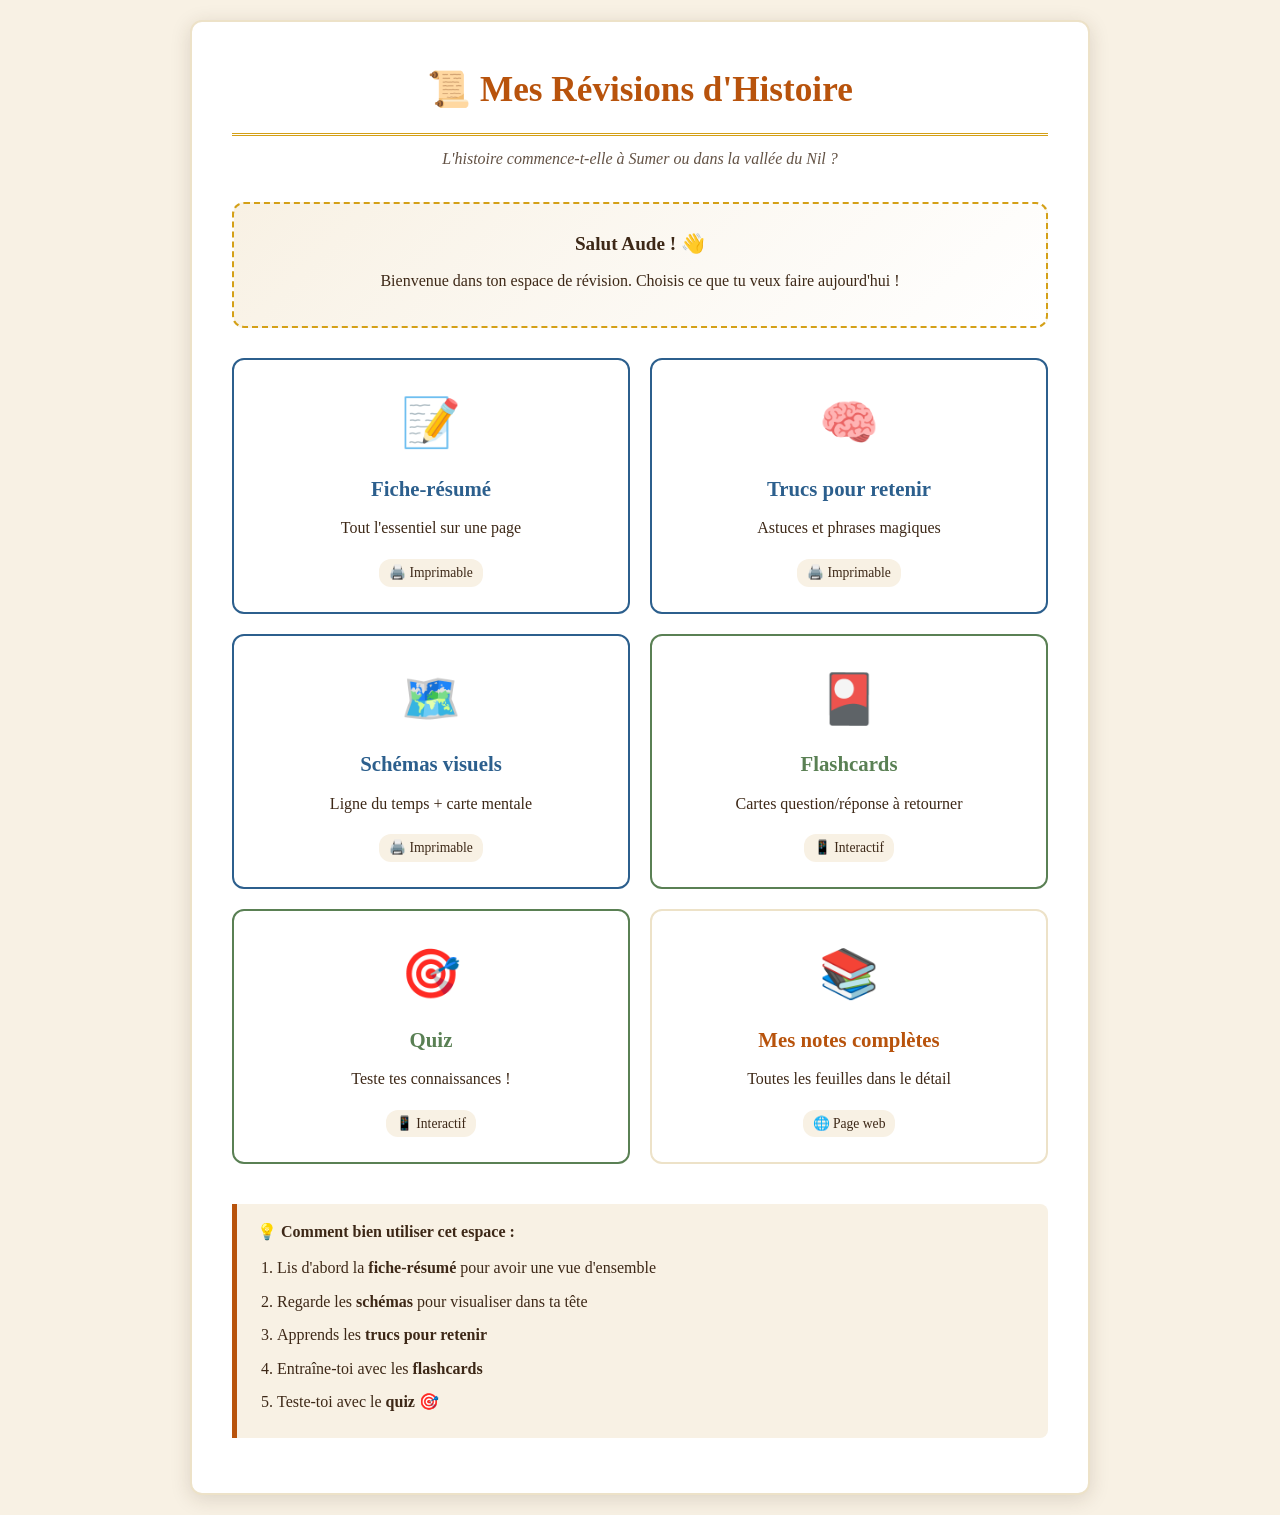
==== histoire-antiquite/index.html @ 369eab21 "Ajout du site de révision Histoire Antiquité Mini-site pour le bilan d'Aude sur l'écriture dans l'An" ====
<!DOCTYPE html>
<html lang="fr">
<head>
<meta charset="UTF-8">
<meta name="viewport" content="width=device-width, initial-scale=1.0">
<title>Révisions Histoire - Antiquité - Aude</title>
<link rel="stylesheet" href="style.css">
<style>
  .menu-grid {
    display: grid;
    grid-template-columns: repeat(auto-fit, minmax(260px, 1fr));
    gap: 20px;
    margin-top: 30px;
  }
  .menu-card {
    background: white;
    border: 2px solid var(--papyrus-fonce);
    border-radius: 12px;
    padding: 25px;
    text-align: center;
    text-decoration: none;
    color: var(--encre);
    transition: all 0.3s;
    display: block;
  }
  .menu-card:hover {
    transform: translateY(-5px);
    box-shadow: 0 8px 20px rgba(184, 83, 12, 0.2);
    border-color: var(--terre);
  }
  .menu-card .icone {
    font-size: 3em;
    display: block;
    margin-bottom: 10px;
  }
  .menu-card h3 {
    color: var(--terre);
    margin: 10px 0;
  }
  .menu-card.imprimable { border-color: var(--nil); }
  .menu-card.imprimable:hover { border-color: var(--nil); box-shadow: 0 8px 20px rgba(44, 95, 141, 0.2); }
  .menu-card.imprimable h3 { color: var(--nil); }

  .menu-card.interactif { border-color: var(--oasis); }
  .menu-card.interactif:hover { border-color: var(--oasis); box-shadow: 0 8px 20px rgba(90, 128, 84, 0.2); }
  .menu-card.interactif h3 { color: var(--oasis); }

  .badge {
    display: inline-block;
    background: var(--papyrus);
    color: var(--encre);
    padding: 3px 10px;
    border-radius: 12px;
    font-size: 0.85em;
    margin-top: 10px;
  }

  .salut {
    background: linear-gradient(135deg, var(--papyrus) 0%, white 100%);
    padding: 25px;
    border-radius: 12px;
    text-align: center;
    margin-bottom: 20px;
    border: 2px dashed var(--or);
  }
</style>
</head>
<body>
<div class="container">
  <h1>📜 Mes Révisions d'Histoire</h1>
  <p class="subtitle">L'histoire commence-t-elle à Sumer ou dans la vallée du Nil ?</p>

  <div class="salut">
    <p style="font-size: 1.2em;"><strong>Salut Aude ! 👋</strong></p>
    <p>Bienvenue dans ton espace de révision. Choisis ce que tu veux faire aujourd'hui !</p>
  </div>

  <div class="menu-grid">

    <a href="fiche_resume.html" class="menu-card imprimable">
      <span class="icone">📝</span>
      <h3>Fiche-résumé</h3>
      <p>Tout l'essentiel sur une page</p>
      <span class="badge">🖨️ Imprimable</span>
    </a>

    <a href="mnemo.html" class="menu-card imprimable">
      <span class="icone">🧠</span>
      <h3>Trucs pour retenir</h3>
      <p>Astuces et phrases magiques</p>
      <span class="badge">🖨️ Imprimable</span>
    </a>

    <a href="schemas.html" class="menu-card imprimable">
      <span class="icone">🗺️</span>
      <h3>Schémas visuels</h3>
      <p>Ligne du temps + carte mentale</p>
      <span class="badge">🖨️ Imprimable</span>
    </a>

    <a href="flashcards.html" class="menu-card interactif">
      <span class="icone">🎴</span>
      <h3>Flashcards</h3>
      <p>Cartes question/réponse à retourner</p>
      <span class="badge">📱 Interactif</span>
    </a>

    <a href="quiz.html" class="menu-card interactif">
      <span class="icone">🎯</span>
      <h3>Quiz</h3>
      <p>Teste tes connaissances !</p>
      <span class="badge">📱 Interactif</span>
    </a>

    <a href="notes.html" class="menu-card">
      <span class="icone">📚</span>
      <h3>Mes notes complètes</h3>
      <p>Toutes les feuilles dans le détail</p>
      <span class="badge">🌐 Page web</span>
    </a>

  </div>

  <div class="encadre" style="margin-top: 40px;">
    <strong>💡 Comment bien utiliser cet espace :</strong>
    <ol style="margin-left: 20px; margin-top: 10px;">
      <li>Lis d'abord la <strong>fiche-résumé</strong> pour avoir une vue d'ensemble</li>
      <li>Regarde les <strong>schémas</strong> pour visualiser dans ta tête</li>
      <li>Apprends les <strong>trucs pour retenir</strong></li>
      <li>Entraîne-toi avec les <strong>flashcards</strong></li>
      <li>Teste-toi avec le <strong>quiz</strong> 🎯</li>
    </ol>
  </div>

</div>
</body>
</html>
---- histoire-antiquite/style.css ----
/* ===== Style partagé - Révisions Histoire Antiquité ===== */

:root {
  --papyrus: #f8f1e4;
  --papyrus-fonce: #ede2c8;
  --terre: #b8530c;
  --terre-fonce: #8b3e08;
  --nil: #2c5f8d;
  --nil-clair: #4a8bc4;
  --oasis: #5a8054;
  --or: #d4a017;
  --encre: #3d2817;
  --rose-quartz: #d77a8d;
  --violet-antique: #6b4a8e;
}

* { box-sizing: border-box; margin: 0; padding: 0; }

body {
  font-family: 'Georgia', 'Times New Roman', serif;
  background: var(--papyrus);
  color: var(--encre);
  line-height: 1.6;
  padding: 20px;
  min-height: 100vh;
}

.container {
  max-width: 900px;
  margin: 0 auto;
  background: white;
  padding: 40px;
  border-radius: 12px;
  box-shadow: 0 4px 20px rgba(61, 40, 23, 0.15);
  border: 2px solid var(--papyrus-fonce);
}

h1 {
  color: var(--terre);
  font-size: 2.2em;
  text-align: center;
  margin-bottom: 10px;
  border-bottom: 3px double var(--or);
  padding-bottom: 15px;
}

h2 {
  color: var(--nil);
  font-size: 1.6em;
  margin-top: 30px;
  margin-bottom: 15px;
  border-left: 5px solid var(--or);
  padding-left: 12px;
}

h3 {
  color: var(--terre-fonce);
  font-size: 1.3em;
  margin-top: 20px;
  margin-bottom: 10px;
}

p, li { margin-bottom: 8px; }

.subtitle {
  text-align: center;
  font-style: italic;
  color: var(--encre);
  opacity: 0.8;
  margin-bottom: 30px;
}

.encadre {
  background: var(--papyrus);
  border-left: 5px solid var(--terre);
  padding: 15px 20px;
  margin: 15px 0;
  border-radius: 0 8px 8px 0;
}

.important {
  background: #fff3cd;
  border: 2px solid var(--or);
  padding: 15px;
  border-radius: 8px;
  margin: 15px 0;
}

.attention {
  background: #fde2e2;
  border: 2px solid #c0392b;
  padding: 15px;
  border-radius: 8px;
  margin: 15px 0;
}

table {
  width: 100%;
  border-collapse: collapse;
  margin: 20px 0;
  background: white;
}

th {
  background: var(--nil);
  color: white;
  padding: 10px;
  text-align: left;
  font-weight: bold;
}

td {
  padding: 10px;
  border-bottom: 1px solid var(--papyrus-fonce);
}

tr:nth-child(even) { background: var(--papyrus); }

.btn {
  display: inline-block;
  padding: 12px 24px;
  background: var(--terre);
  color: white;
  text-decoration: none;
  border-radius: 8px;
  font-weight: bold;
  transition: all 0.2s;
  border: none;
  cursor: pointer;
  font-size: 1em;
  font-family: inherit;
}

.btn:hover { background: var(--terre-fonce); transform: translateY(-2px); }
.btn-bleu { background: var(--nil); }
.btn-bleu:hover { background: #1f4366; }
.btn-vert { background: var(--oasis); }
.btn-vert:hover { background: #44623f; }

.emoji-grand { font-size: 1.5em; }

/* Impression : optimise pour A4 */
@media print {
  body { background: white; padding: 0; }
  .container { box-shadow: none; border: none; padding: 15px; }
  .no-print { display: none !important; }
  h1, h2, h3 { page-break-after: avoid; }
  table { page-break-inside: avoid; }
  .encadre, .important, .attention { page-break-inside: avoid; }
}

@page { margin: 1.5cm; }
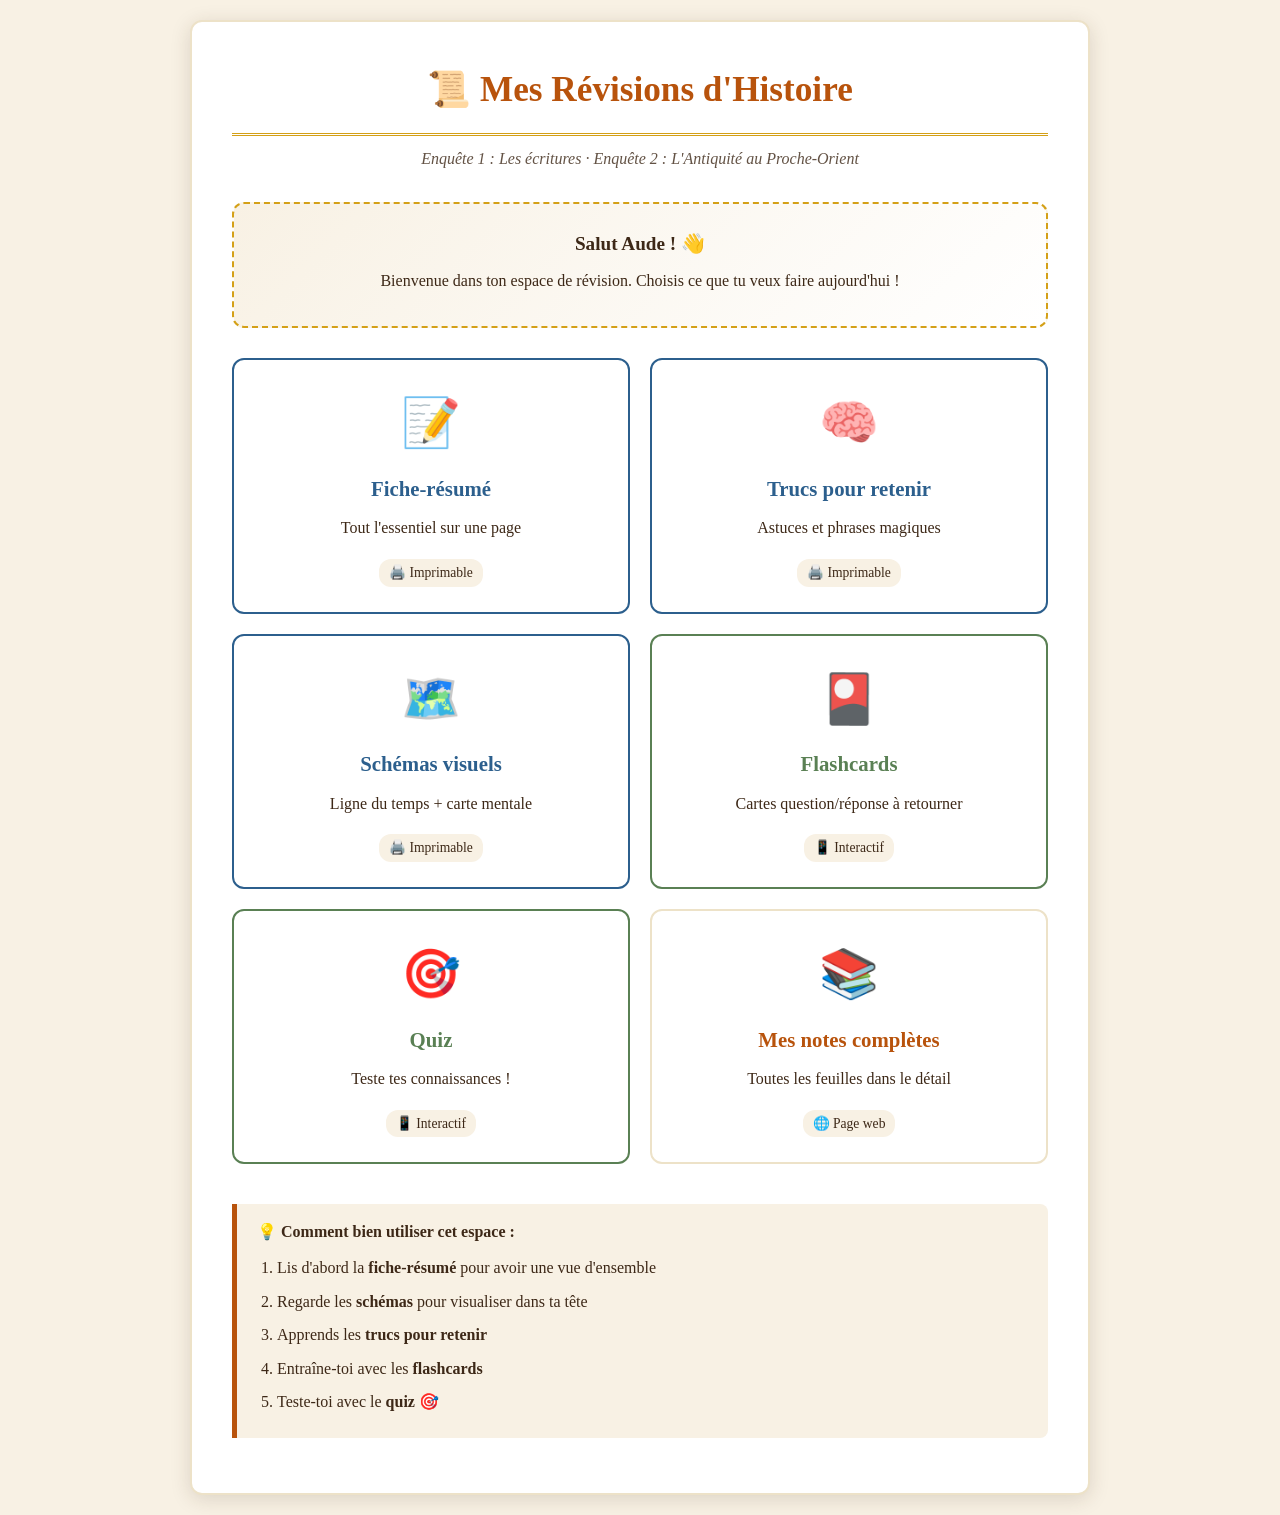
==== commit 7e0d352f: "Ajout Enquête 2 complète : villes, eau/Nil, société, croyances - Fiche-résumé : +4 sections (villes," ====
--- a/histoire-antiquite/index.html
+++ b/histoire-antiquite/index.html
@@ -68,7 +68,7 @@
 <body>
 <div class="container">
   <h1>📜 Mes Révisions d'Histoire</h1>
-  <p class="subtitle">L'histoire commence-t-elle à Sumer ou dans la vallée du Nil ?</p>
+  <p class="subtitle">Enquête 1 : Les écritures · Enquête 2 : L'Antiquité au Proche-Orient</p>
 
   <div class="salut">
     <p style="font-size: 1.2em;"><strong>Salut Aude ! 👋</strong></p>
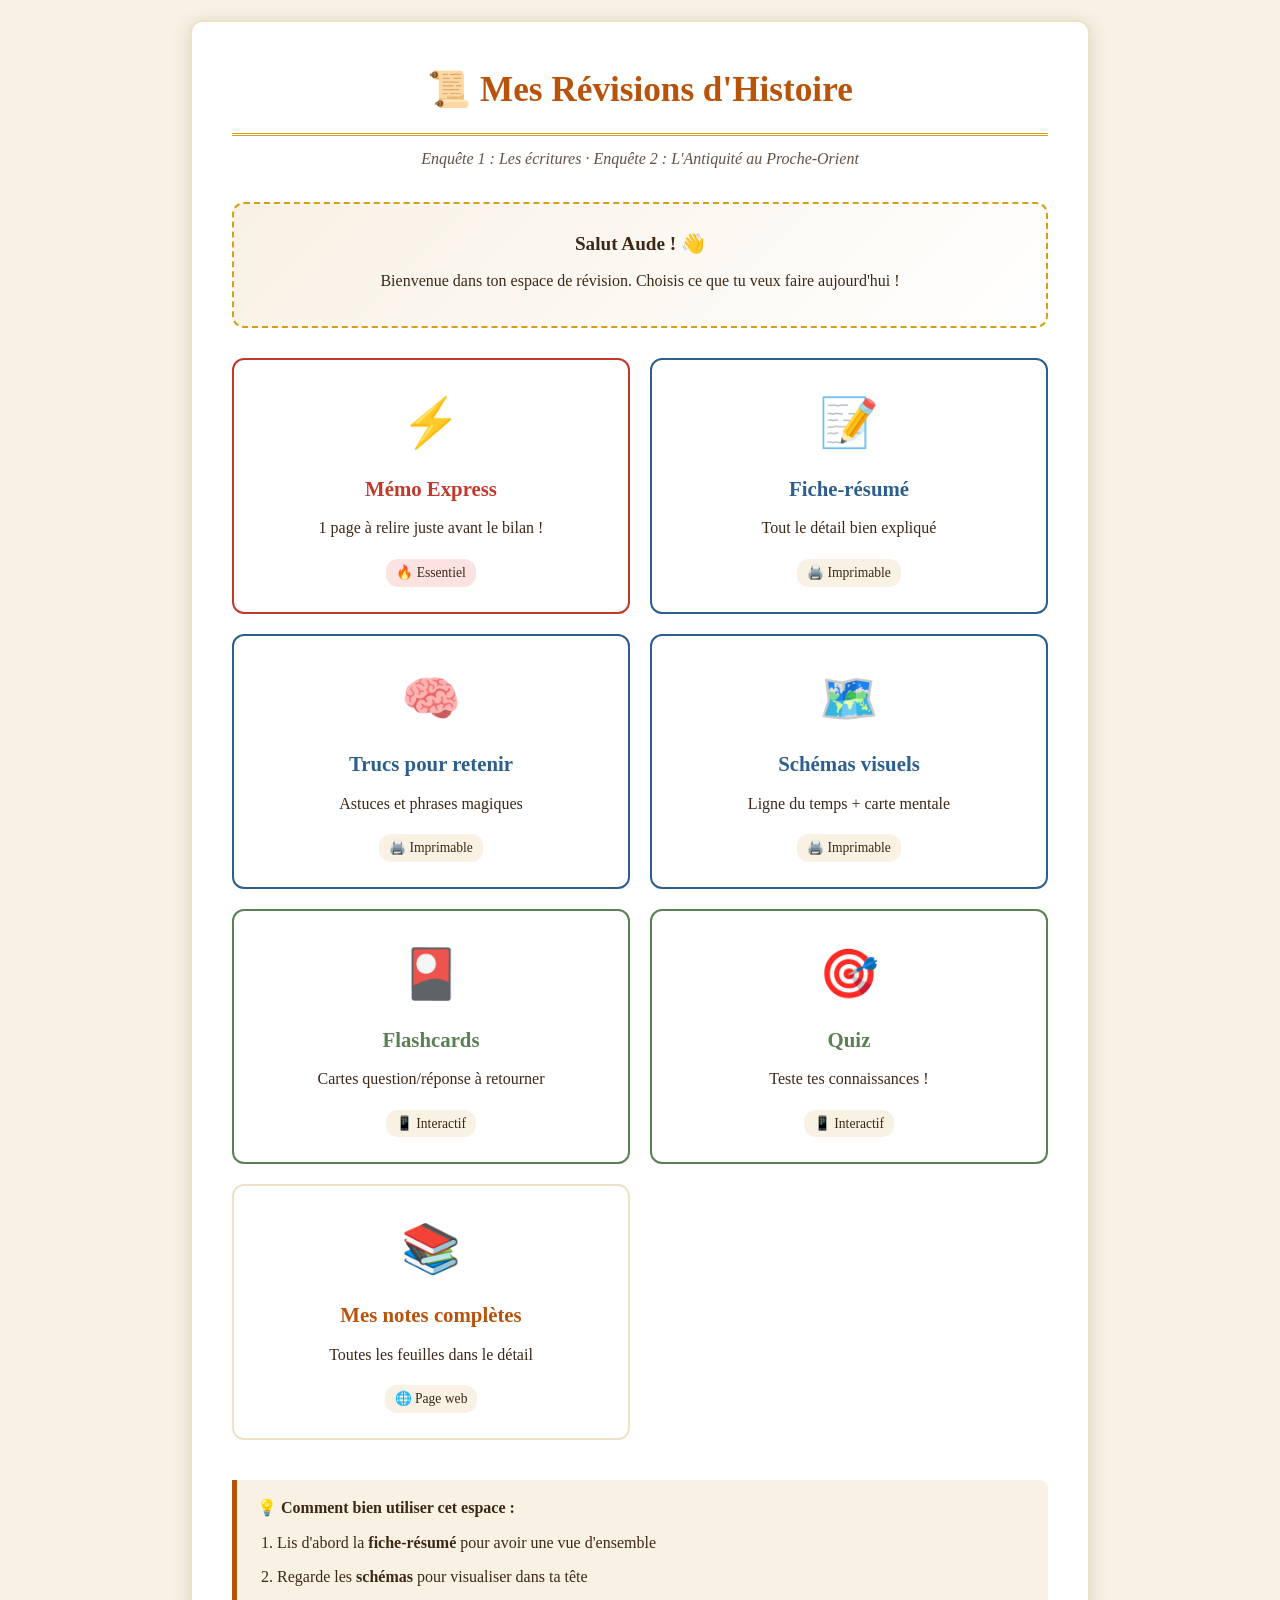
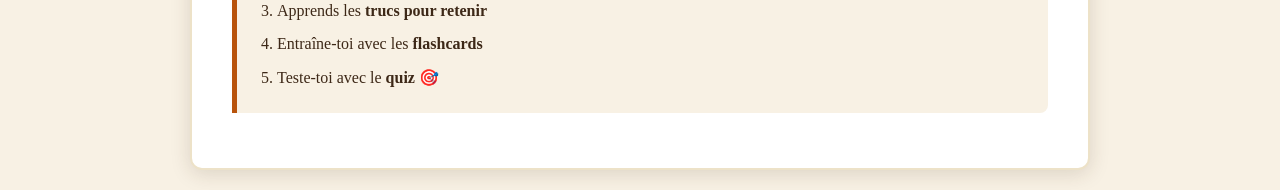
==== commit 1eb24294: "Améliorations : mémo express, filtres flashcards, meilleures astuces, critique docs - Ajout page mém" ====
--- a/histoire-antiquite/index.html
+++ b/histoire-antiquite/index.html
@@ -77,10 +77,17 @@
 
   <div class="menu-grid">
 
+    <a href="memo_express.html" class="menu-card imprimable" style="border-color: #c0392b;">
+      <span class="icone">⚡</span>
+      <h3 style="color: #c0392b;">Mémo Express</h3>
+      <p>1 page à relire juste avant le bilan !</p>
+      <span class="badge" style="background: #fde2e2;">🔥 Essentiel</span>
+    </a>
+
     <a href="fiche_resume.html" class="menu-card imprimable">
       <span class="icone">📝</span>
       <h3>Fiche-résumé</h3>
-      <p>Tout l'essentiel sur une page</p>
+      <p>Tout le détail bien expliqué</p>
       <span class="badge">🖨️ Imprimable</span>
     </a>
 
